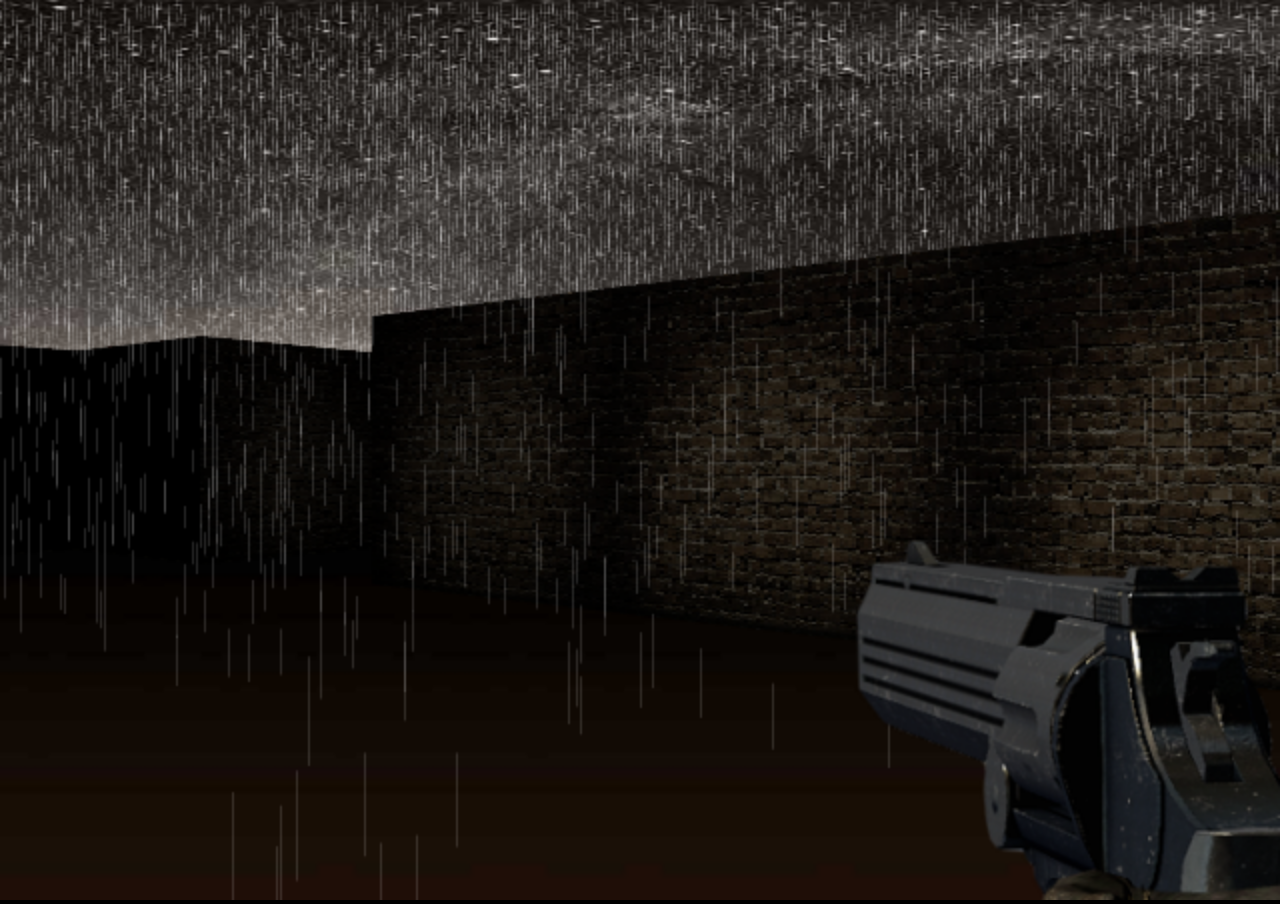
==== fps/index.html @ 8a4a364d "update index.html" ====
﻿<!doctype html>
<html>
  <head>
    <meta name="viewport" content="width=device-width, initial-scale=1.0, maximum-scale=1.0, user-scalable=no">
    <title>FPS demo</title>
  </head>
  <body style='background: #000; margin: 0; padding: 0; width: 100%; height: 100%;'>
    <canvas id='display' width='1' height='1' style='width: 100%; height: 100%;' />

    <script>

      var CIRCLE = Math.PI * 2;
      var MOBILE = /Android|webOS|iPhone|iPad|iPod|BlackBerry/i.test(navigator.userAgent)

      function Controls() {
        this.codes  = { 37: 'left', 39: 'right', 38: 'forward', 40: 'backward' };
        this.states = { 'left': false, 'right': false, 'forward': false, 'backward': false };
        document.addEventListener('keydown', this.onKey.bind(this, true), false);
        document.addEventListener('keyup', this.onKey.bind(this, false), false);
        document.addEventListener('touchstart', this.onTouch.bind(this), false);
        document.addEventListener('touchmove', this.onTouch.bind(this), false);
        document.addEventListener('touchend', this.onTouchEnd.bind(this), false);
      }

      Controls.prototype.onTouch = function(e) {
        var t = e.touches[0];
        this.onTouchEnd(e);
        if (t.pageY < window.innerHeight * 0.5) this.onKey(true, { keyCode: 38 });
        else if (t.pageX < window.innerWidth * 0.5) this.onKey(true, { keyCode: 37 });
        else if (t.pageY > window.innerWidth * 0.5) this.onKey(true, { keyCode: 39 });
      };

      Controls.prototype.onTouchEnd = function(e) {
        this.states = { 'left': false, 'right': false, 'forward': false, 'backward': false };
        e.preventDefault();
        e.stopPropagation();
      };

      Controls.prototype.onKey = function(val, e) {
        var state = this.codes[e.keyCode];
        if (typeof state === 'undefined') return;
        this.states[state] = val;
        e.preventDefault && e.preventDefault();
        e.stopPropagation && e.stopPropagation();
      };

      function Bitmap(src, width, height) {
        this.image = new Image();
        this.image.src = src;
        this.width = width;
        this.height = height;
      }
      
      function Player(x, y, direction) {
        this.x = x;
        this.y = y;
        this.direction = direction;
        this.weapon = new Bitmap('assets/pistol_hand.png', 640, 439);
        this.paces = 0;
      }

      Player.prototype.rotate = function(angle) {
        this.direction = (this.direction + angle + CIRCLE) % (CIRCLE);
      };

      Player.prototype.walk = function(distance, map) {
        var dx = Math.cos(this.direction) * distance;
        var dy = Math.sin(this.direction) * distance;
        if (map.get(this.x + dx, this.y) <= 0) this.x += dx;
        if (map.get(this.x, this.y + dy) <= 0) this.y += dy;
        this.paces += distance;
      };

      Player.prototype.update = function(controls, map, seconds) {
        if (controls.left) this.rotate(-Math.PI * seconds);
        if (controls.right) this.rotate(Math.PI * seconds);
        if (controls.forward) this.walk(3 * seconds, map);
        if (controls.backward) this.walk(-3 * seconds, map);
      };

      function Map(size) {
        this.size = size;
        this.wallGrid = new Uint8Array(size * size);
        this.skybox = new Bitmap('assets/deathvalley_panorama.jpg', 2000, 750);
        this.wallTexture = new Bitmap('assets/wall_texture.jpg', 1024, 1024);
        this.light = 0;
      }

      Map.prototype.get = function(x, y) {
        x = Math.floor(x);
        y = Math.floor(y);
        if (x < 0 || x > this.size - 1 || y < 0 || y > this.size - 1) return -1;
        return this.wallGrid[y * this.size + x];
      };

      Map.prototype.randomize = function() {
        for (var i = 0; i < this.size * this.size; i++) {
          this.wallGrid[i] = Math.random() < 0.3 ? 1 : 0;
        }
      };

      Map.prototype.cast = function(point, angle, range) {
        var self = this;
        var sin = Math.sin(angle);
        var cos = Math.cos(angle);
        var noWall = { length2: Infinity };

        return ray({ x: point.x, y: point.y, height: 0, distance: 0 });

        function ray(origin) {
          var stepX = step(sin, cos, origin.x, origin.y);
          var stepY = step(cos, sin, origin.y, origin.x, true);
          var nextStep = stepX.length2 < stepY.length2
            ? inspect(stepX, 1, 0, origin.distance, stepX.y)
            : inspect(stepY, 0, 1, origin.distance, stepY.x);

          if (nextStep.distance > range) return [origin];
          return [origin].concat(ray(nextStep));
        }

        function step(rise, run, x, y, inverted) {
          if (run === 0) return noWall;
          var dx = run > 0 ? Math.floor(x + 1) - x : Math.ceil(x - 1) - x;
          var dy = dx * (rise / run);
          return {
            x: inverted ? y + dy : x + dx,
            y: inverted ? x + dx : y + dy,
            length2: dx * dx + dy * dy
          };
        }

        function inspect(step, shiftX, shiftY, distance, offset) {
          var dx = cos < 0 ? shiftX : 0;
          var dy = sin < 0 ? shiftY : 0;
          step.height = self.get(step.x - dx, step.y - dy);
          step.distance = distance + Math.sqrt(step.length2);
          if (shiftX) step.shading = cos < 0 ? 2 : 0;
          else step.shading = sin < 0 ? 2 : 1;
          step.offset = offset - Math.floor(offset);
          return step;
        }
      };

      Map.prototype.update = function(seconds) {
        if (this.light > 0) this.light = Math.max(this.light - 10 * seconds, 0);
        else if (Math.random() * 5 < seconds) this.light = 2;
      };

      function Camera(canvas, resolution, focalLength) {
        this.ctx = canvas.getContext('2d');
        this.width = canvas.width = window.innerWidth * 0.5;
        this.height = canvas.height = window.innerHeight * 0.5;
        this.resolution = resolution;
        this.spacing = this.width / resolution;
        this.focalLength = focalLength || 0.8;
        this.range = MOBILE ? 8 : 14;
        this.lightRange = 5;
        this.scale = (this.width + this.height) / 1200;
      }

      Camera.prototype.render = function(player, map) {
        this.drawSky(player.direction, map.skybox, map.light);
        this.drawColumns(player, map);
        this.drawWeapon(player.weapon, player.paces);
      };

      Camera.prototype.drawSky = function(direction, sky, ambient) {
        var width = sky.width * (this.height / sky.height) * 2;
        var left = (direction / CIRCLE) * -width;

        this.ctx.save();
        this.ctx.drawImage(sky.image, left, 0, width, this.height);
        if (left < width - this.width) {
          this.ctx.drawImage(sky.image, left + width, 0, width, this.height);
        }
        if (ambient > 0) {
          this.ctx.fillStyle = '#ffffff';
          this.ctx.globalAlpha = ambient * 0.1;
          this.ctx.fillRect(0, this.height * 0.5, this.width, this.height * 0.5);
        }
        this.ctx.restore();
      };

      Camera.prototype.drawColumns = function(player, map) {
        this.ctx.save();
        for (var column = 0; column < this.resolution; column++) {
          var x = column / this.resolution - 0.5;
          var angle = Math.atan2(x, this.focalLength);
          var ray = map.cast(player, player.direction + angle, this.range);
          this.drawColumn(column, ray, angle, map);
        }
        this.ctx.restore();
      };

      Camera.prototype.drawWeapon = function(weapon, paces) {
        var bobX = Math.cos(paces * 2) * this.scale * 6;
        var bobY = Math.sin(paces * 4) * this.scale * 6;
        var left = this.width * 0.66 + bobX;
        var top = this.height * 0.6 + bobY;
        this.ctx.drawImage(weapon.image, left, top, weapon.width * this.scale, weapon.height * this.scale);
      };

      Camera.prototype.drawColumn = function(column, ray, angle, map) {
        var ctx = this.ctx;
        var texture = map.wallTexture;
        var left = Math.floor(column * this.spacing);
        var width = Math.ceil(this.spacing);
        var hit = -1;

        while (++hit < ray.length && ray[hit].height <= 0);

        for (var s = ray.length - 1; s >= 0; s--) {
          var step = ray[s];
          var rainDrops = Math.pow(Math.random(), 3) * s;
          var rain = (rainDrops > 0) && this.project(0.1, angle, step.distance);

          if (s === hit) {
            var textureX = Math.floor(texture.width * step.offset);
            var wall = this.project(step.height, angle, step.distance);

            ctx.globalAlpha = 1;
            ctx.drawImage(texture.image, textureX, 0, 1, texture.height, left, wall.top, width, wall.height);
            
            ctx.fillStyle = '#000000';
            ctx.globalAlpha = Math.max((step.distance + step.shading) / this.lightRange - map.light, 0);
            ctx.fillRect(left, wall.top, width, wall.height);
          }
          
          ctx.fillStyle = '#ffffff';
          ctx.globalAlpha = 0.15;
          while (--rainDrops > 0) ctx.fillRect(left, Math.random() * rain.top, 1, rain.height);
        }
      };

      Camera.prototype.project = function(height, angle, distance) {
        var z = distance * Math.cos(angle);
        var wallHeight = this.height * height / z;
        var bottom = this.height / 2 * (1 + 1 / z);
        return {
          top: bottom - wallHeight,
          height: wallHeight
        }; 
      };

      function GameLoop() {
        this.frame = this.frame.bind(this);
        this.lastTime = 0;
        this.callback = function() {};
      }

      GameLoop.prototype.start = function(callback) {
        this.callback = callback;
        requestAnimationFrame(this.frame);
      };

      GameLoop.prototype.frame = function(time) {
        var seconds = (time - this.lastTime) / 1000;
        this.lastTime = time;
        if (seconds < 0.2) this.callback(seconds);
        requestAnimationFrame(this.frame);
      };

      var display = document.getElementById('display');
      var player = new Player(15.3, -1.2, Math.PI * 0.3);
      var map = new Map(32);
      var controls = new Controls();
      var camera = new Camera(display, MOBILE ? 160 : 320, 0.8);
      var loop = new GameLoop();

      map.randomize();
      
      loop.start(function frame(seconds) {
        map.update(seconds);
        player.update(controls.states, map, seconds);
        camera.render(player, map);
      });

    </script>
    <script>
      (function(i,s,o,g,r,a,m){i['GoogleAnalyticsObject']=r;i[r]=i[r]||function(){
      (i[r].q=i[r].q||[]).push(arguments)},i[r].l=1*new Date();a=s.createElement(o),
      m=s.getElementsByTagName(o)[0];a.async=1;a.src=g;m.parentNode.insertBefore(a,m)
      })(window,document,'script','//www.google-analytics.com/analytics.js','ga');

      ga('create', 'UA-50885475-1', 'playfuljs.com');
      ga('send', 'pageview');
    </script>
  </body>
</html>
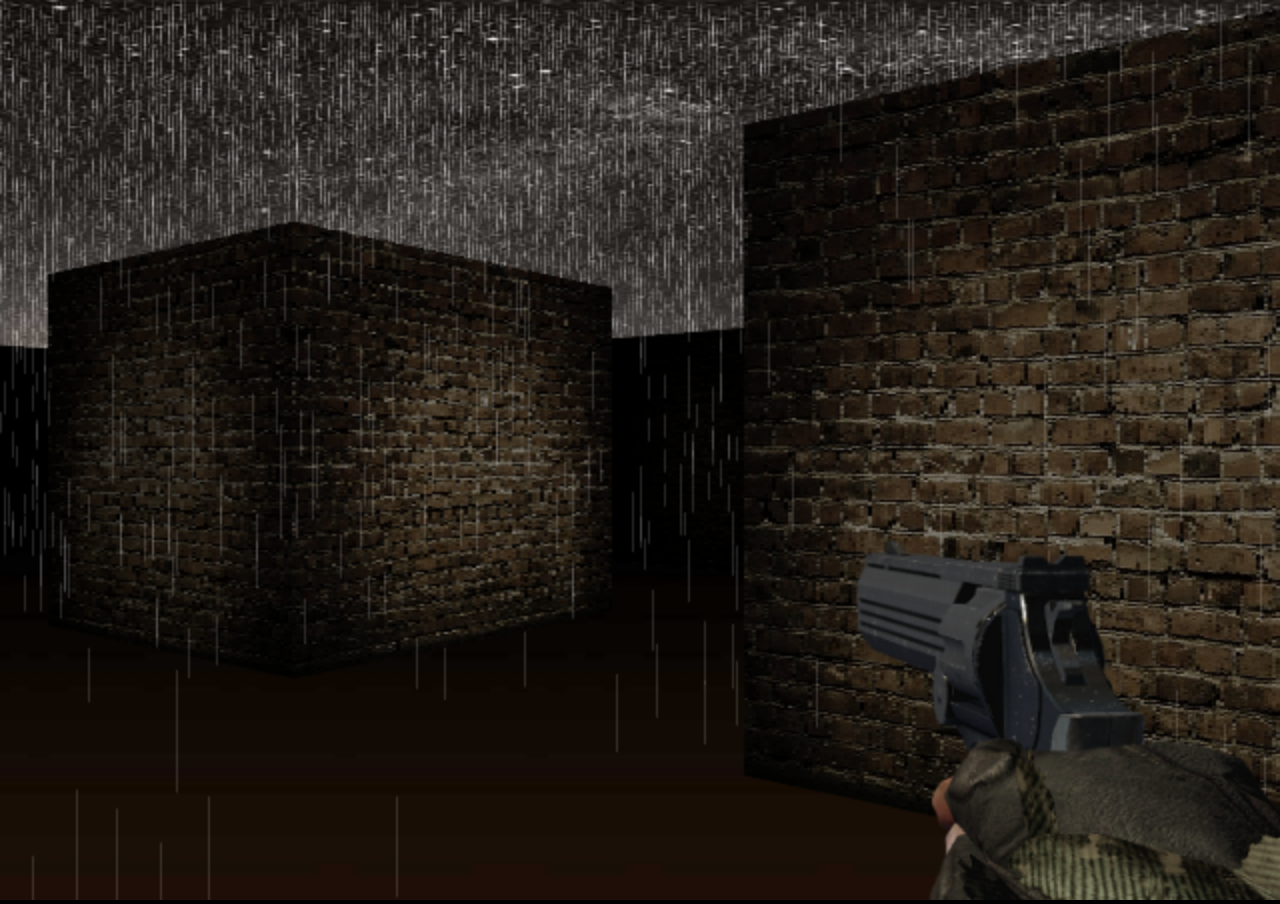
==== commit 695588c9: "Re-size Assets" ====
--- a/fps/index.html
+++ b/fps/index.html
@@ -55,7 +55,7 @@
         this.x = x;
         this.y = y;
         this.direction = direction;
-        this.weapon = new Bitmap('assets/pistol_hand.png', 640, 439);
+        this.weapon = new Bitmap('assets/pistol_hand1.png', 384, 263);
         this.paces = 0;
       }
 
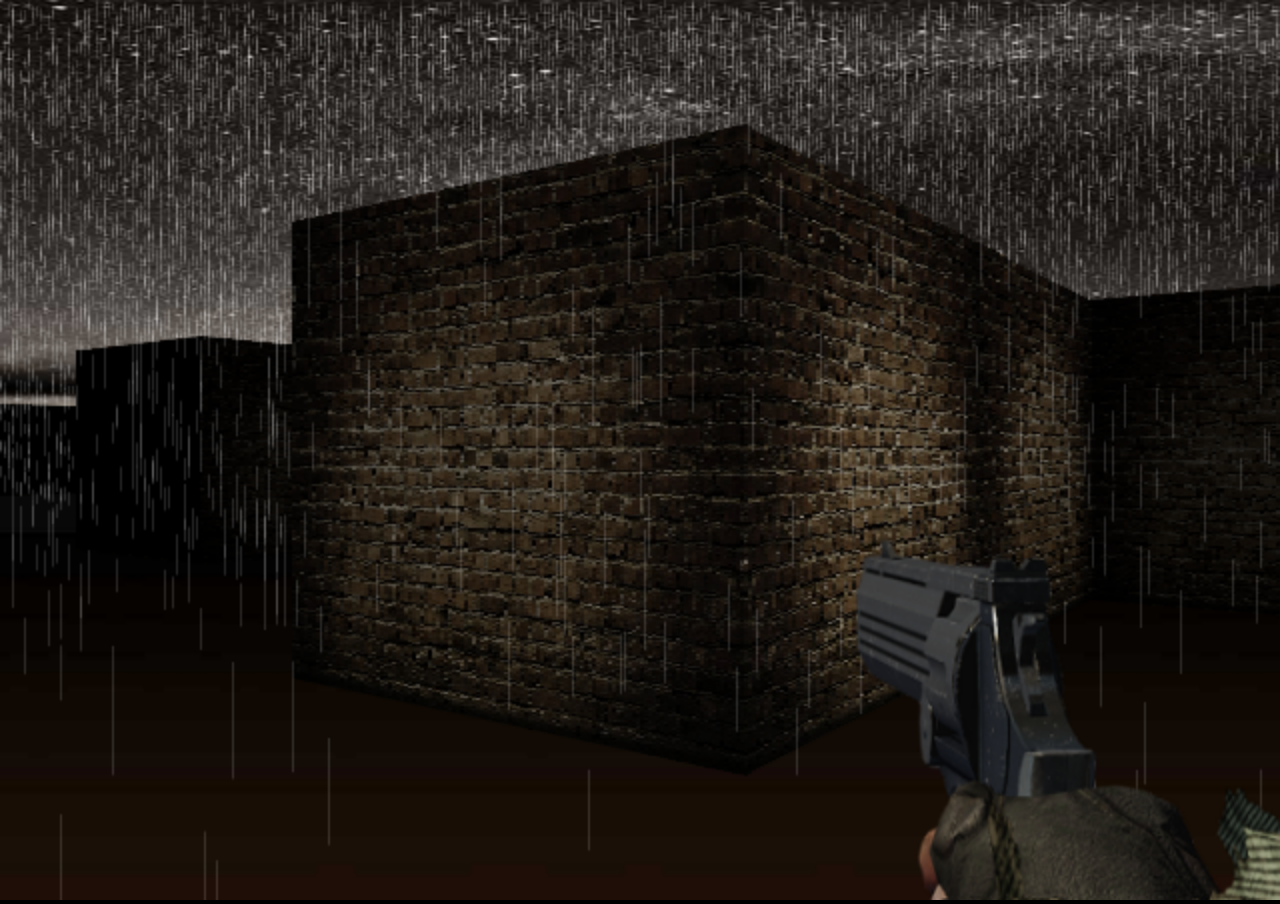
==== commit 5e1d3d6a: "Re-size Assets" ====
--- a/fps/index.html
+++ b/fps/index.html
@@ -55,7 +55,7 @@
         this.x = x;
         this.y = y;
         this.direction = direction;
-        this.weapon = new Bitmap('assets/pistol_hand1.png', 384, 263);
+        this.weapon = new Bitmap('assets/pistol_hand1.png', 319, 320);
         this.paces = 0;
       }
 
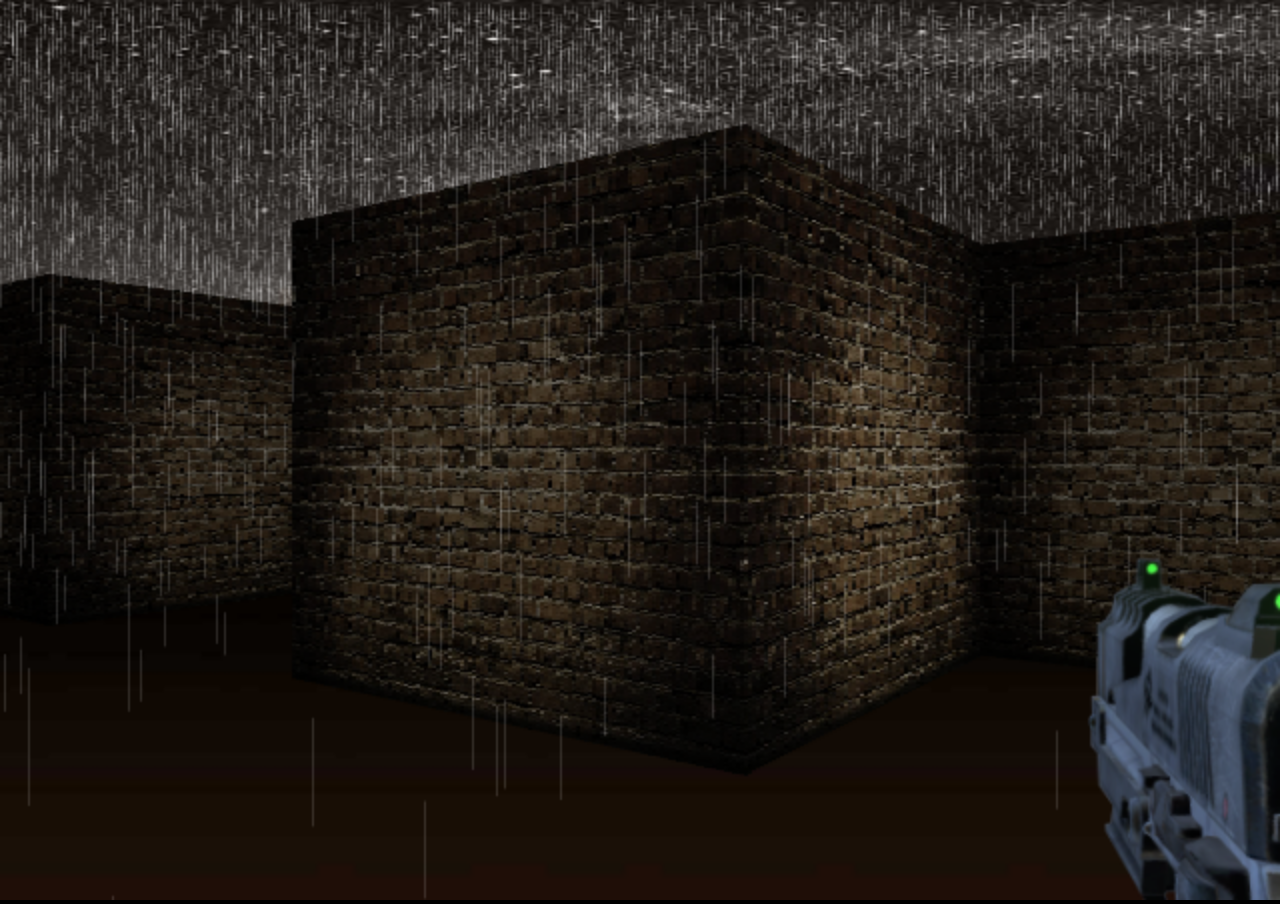
==== commit 0ad31b42: "Update Index.html" ====
--- a/fps/index.html
+++ b/fps/index.html
@@ -55,7 +55,7 @@
         this.x = x;
         this.y = y;
         this.direction = direction;
-        this.weapon = new Bitmap('assets/pistol_hand1.png', 319, 320);
+        this.weapon = new Bitmap('assets/pistol_hand1.png', 732, 535);
         this.paces = 0;
       }
 
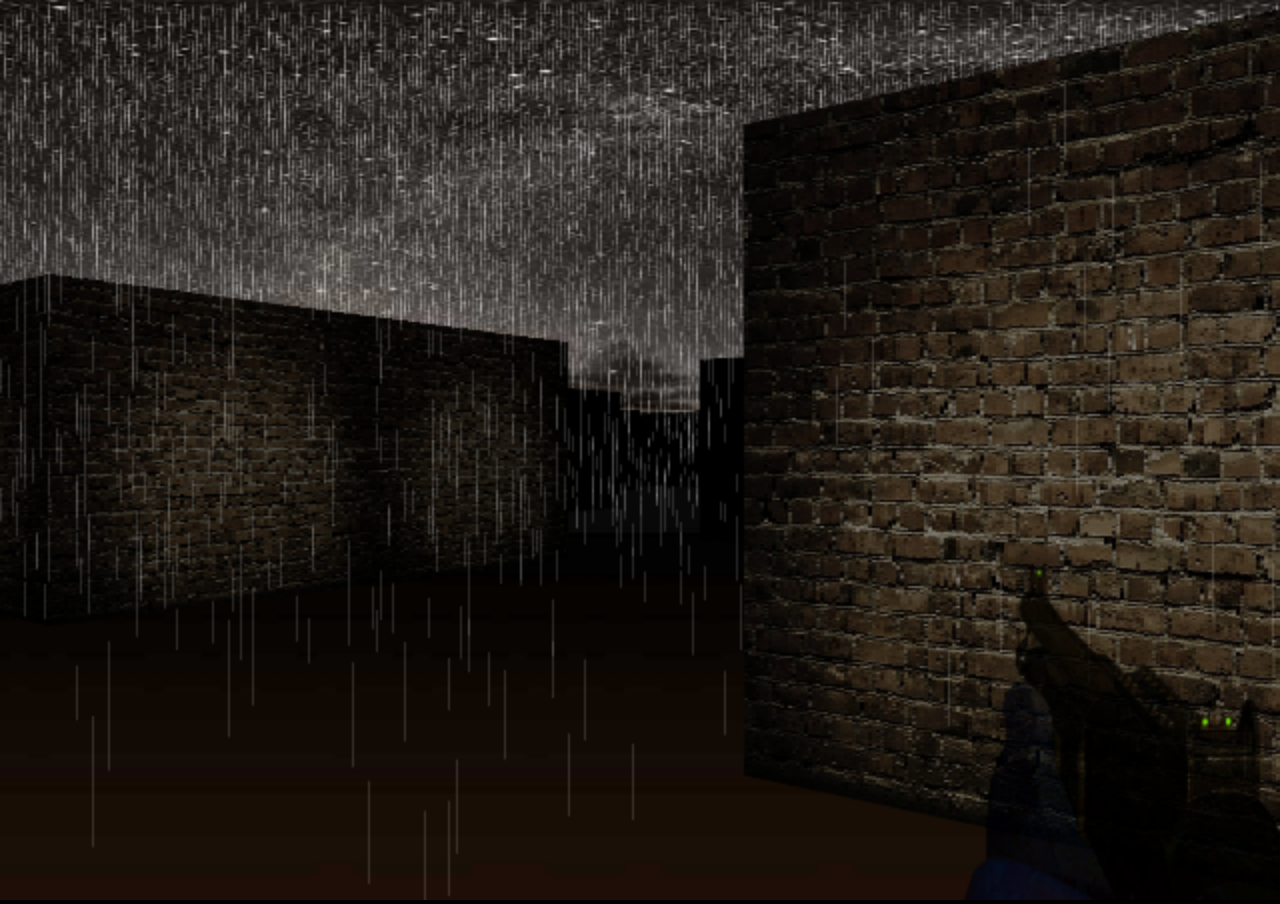
==== commit 518410db: "Update Index.html" ====
--- a/fps/index.html
+++ b/fps/index.html
@@ -55,7 +55,7 @@
         this.x = x;
         this.y = y;
         this.direction = direction;
-        this.weapon = new Bitmap('assets/pistol_hand1.png', 732, 535);
+        this.weapon = new Bitmap('assets/shotgun_hand1.png', 319, 320);
         this.paces = 0;
       }
 
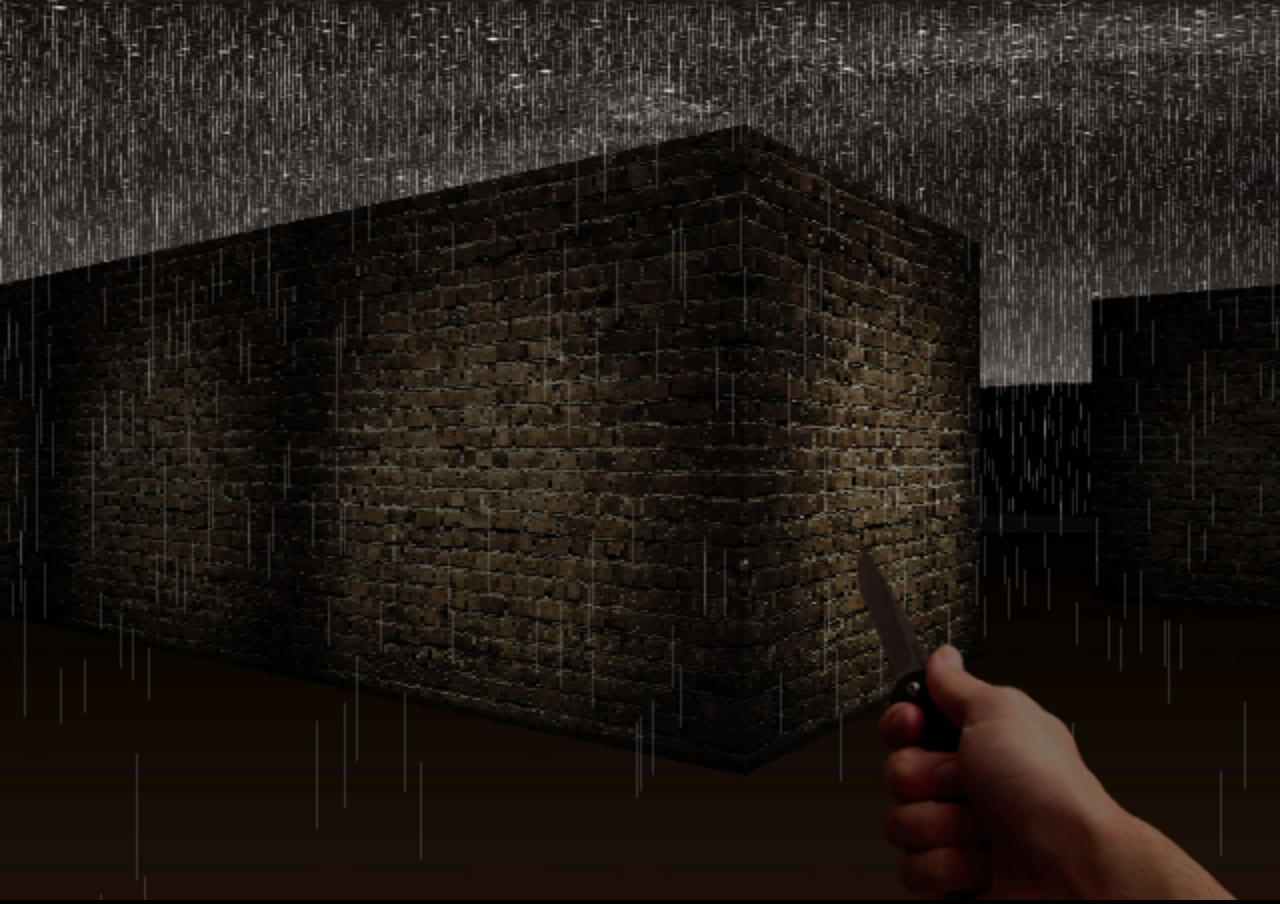
==== commit 75d4ca00: "Update Index.html" ====
--- a/fps/index.html
+++ b/fps/index.html
@@ -55,7 +55,7 @@
         this.x = x;
         this.y = y;
         this.direction = direction;
-        this.weapon = new Bitmap('assets/shotgun_hand1.png', 319, 320);
+        this.weapon = new Bitmap('assets/knife_hand.png', 319, 320);
         this.paces = 0;
       }
 
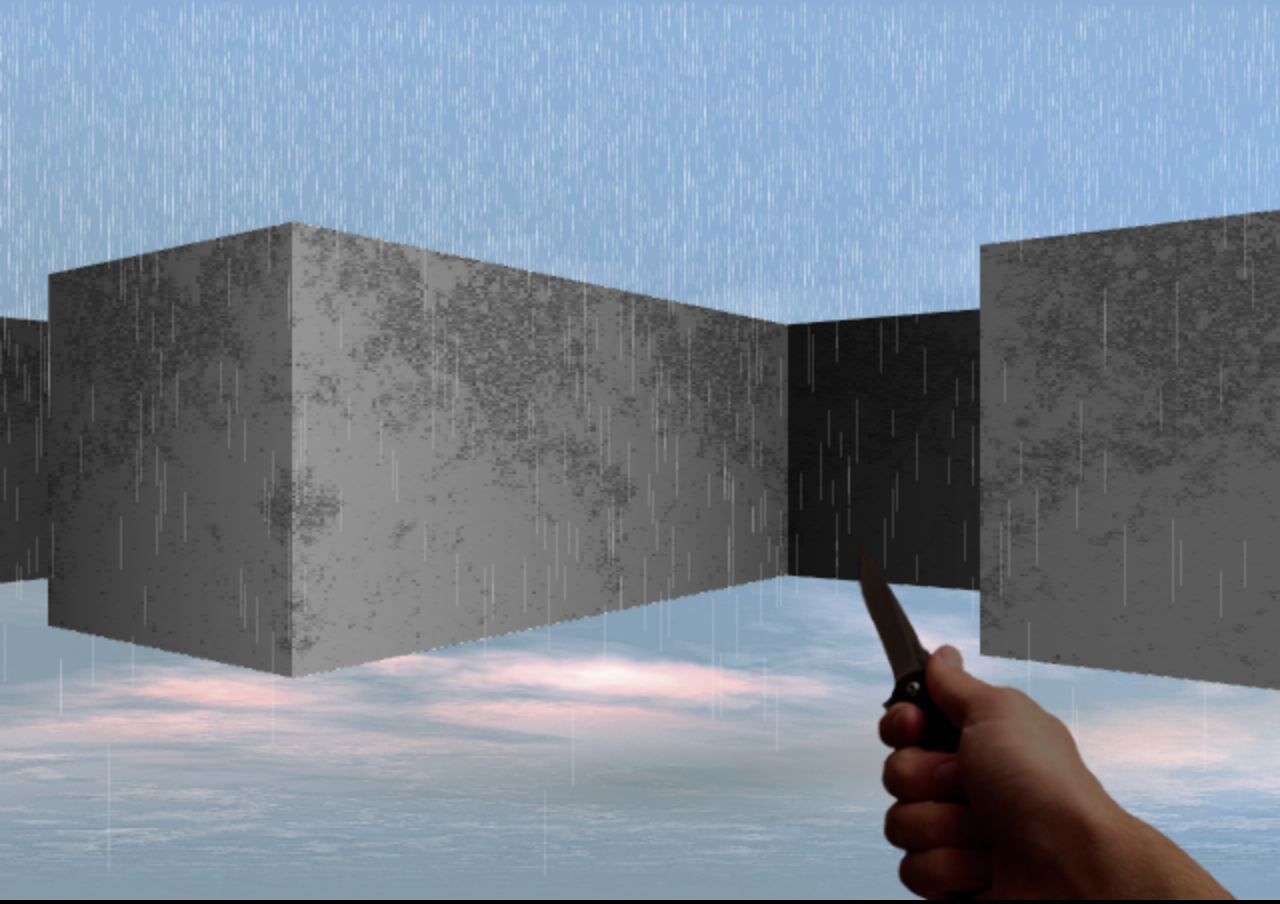
==== commit ae66e041: "Update Index.html" ====
--- a/fps/index.html
+++ b/fps/index.html
@@ -51,6 +51,7 @@
         this.height = height;
       }
       
+	  //init player properties for use
       function Player(x, y, direction) {
         this.x = x;
         this.y = y;
@@ -63,10 +64,11 @@
         this.direction = (this.direction + angle + CIRCLE) % (CIRCLE);
       };
 
+	  //stop player walking through the wall
       Player.prototype.walk = function(distance, map) {
         var dx = Math.cos(this.direction) * distance;
         var dy = Math.sin(this.direction) * distance;
-        if (map.get(this.x + dx, this.y) <= 0) this.x += dx;
+        if (map.get(this.x + dx, this.y) <= 0) this.x += dx; //check x and y, player slides along it
         if (map.get(this.x, this.y + dy) <= 0) this.y += dy;
         this.paces += distance;
       };
@@ -78,11 +80,12 @@
         if (controls.backward) this.walk(-3 * seconds, map);
       };
 
+	  //2d array, 0 means no wall, 1 means wall
       function Map(size) {
         this.size = size;
         this.wallGrid = new Uint8Array(size * size);
-        this.skybox = new Bitmap('assets/deathvalley_panorama.jpg', 2000, 750);
-        this.wallTexture = new Bitmap('assets/wall_texture.jpg', 1024, 1024);
+        this.skybox = new Bitmap('assets/sky.jpg', 4800, 1500);
+        this.wallTexture = new Bitmap('assets/wall_texture_3.jpg', 1024, 1024);
         this.light = 0;
       }
 
@@ -108,9 +111,9 @@
         return ray({ x: point.x, y: point.y, height: 0, distance: 0 });
 
         function ray(origin) {
-          var stepX = step(sin, cos, origin.x, origin.y);
-          var stepY = step(cos, sin, origin.y, origin.x, true);
-          var nextStep = stepX.length2 < stepY.length2
+          var stepX = step(sin, cos, origin.x, origin.y); //nearest x gridline
+          var stepY = step(cos, sin, origin.y, origin.x, true); //nearest y gridline
+          var nextStep = stepX.length2 < stepY.length2 //do until the end of the array has been reached
             ? inspect(stepX, 1, 0, origin.distance, stepX.y)
             : inspect(stepY, 0, 1, origin.distance, stepY.x);
 
@@ -120,8 +123,8 @@
 
         function step(rise, run, x, y, inverted) {
           if (run === 0) return noWall;
-          var dx = run > 0 ? Math.floor(x + 1) - x : Math.ceil(x - 1) - x;
-          var dy = dx * (rise / run);
+          var dx = run > 0 ? Math.floor(x + 1) - x : Math.ceil(x - 1) - x; //check for whole numbers in grid intersections
+          var dy = dx * (rise / run); //calculate slope (rise/run)
           return {
             x: inverted ? y + dy : x + dx,
             y: inverted ? x + dx : y + dy,
@@ -159,9 +162,9 @@
       }
 
       Camera.prototype.render = function(player, map) {
-        this.drawSky(player.direction, map.skybox, map.light);
-        this.drawColumns(player, map);
-        this.drawWeapon(player.weapon, player.paces);
+        this.drawSky(player.direction, map.skybox, map.light); //add texture to the background
+        this.drawColumns(player, map); //draw walls
+        this.drawWeapon(player.weapon, player.paces); //add a weapon to the foreground
       };
 
       Camera.prototype.drawSky = function(direction, sky, ambient) {
@@ -180,7 +183,7 @@
         }
         this.ctx.restore();
       };
-
+	  //casting the ray
       Camera.prototype.drawColumns = function(player, map) {
         this.ctx.save();
         for (var column = 0; column < this.resolution; column++) {
@@ -212,29 +215,30 @@
         for (var s = ray.length - 1; s >= 0; s--) {
           var step = ray[s];
           var rainDrops = Math.pow(Math.random(), 3) * s;
-          var rain = (rainDrops > 0) && this.project(0.1, angle, step.distance);
+          var rain = (rainDrops > 0) && this.project(0.1, angle, step.distance); //
 
           if (s === hit) {
-            var textureX = Math.floor(texture.width * step.offset);
+            var textureX = Math.floor(texture.width * step.offset); //what's left of intersection (i.e. x=10,y=8.2, remaining is 0.2 = 20% from left edge of wall (8) and 80% from right-edge (9), 0.2*texture width gives the x position of texture image)
             var wall = this.project(step.height, angle, step.distance);
 
             ctx.globalAlpha = 1;
             ctx.drawImage(texture.image, textureX, 0, 1, texture.height, left, wall.top, width, wall.height);
             
-            ctx.fillStyle = '#000000';
-            ctx.globalAlpha = Math.max((step.distance + step.shading) / this.lightRange - map.light, 0);
-            ctx.fillRect(left, wall.top, width, wall.height);
+            ctx.fillStyle = '#000000'; //wall opacity
+            ctx.globalAlpha = Math.max((step.distance + step.shading) / this.lightRange - map.light, 0); //opacity determined by distance and its position (north, south, east, west)
+            ctx.fillRect(left, wall.top, width, wall.height); //map.light - simulates real lighting - jumps from 2 to 0
           }
           
           ctx.fillStyle = '#ffffff';
           ctx.globalAlpha = 0.15;
-          while (--rainDrops > 0) ctx.fillRect(left, Math.random() * rain.top, 1, rain.height);
-        }
-      };
-
+          while (--rainDrops > 0) ctx.fillRect(left, Math.random() * rain.top, 1, rain.height); //draw thin walls (1 px wide) in random places on the screen
+        }
+      };
+
+	  //render walls in the ray's path
       Camera.prototype.project = function(height, angle, distance) {
         var z = distance * Math.cos(angle);
-        var wallHeight = this.height * height / z;
+        var wallHeight = this.height * height / z; //height of wall = max height divide by z. Further the wall, smaller it is drawn
         var bottom = this.height / 2 * (1 + 1 / z);
         return {
           top: bottom - wallHeight,
@@ -268,11 +272,11 @@
       var loop = new GameLoop();
 
       map.randomize();
-      
+      //game loop
       loop.start(function frame(seconds) {
         map.update(seconds);
-        player.update(controls.states, map, seconds);
-        camera.render(player, map);
+        player.update(controls.states, map, seconds); //update player controls per frame
+        camera.render(player, map); //render the player and the walls
       });
 
     </script>
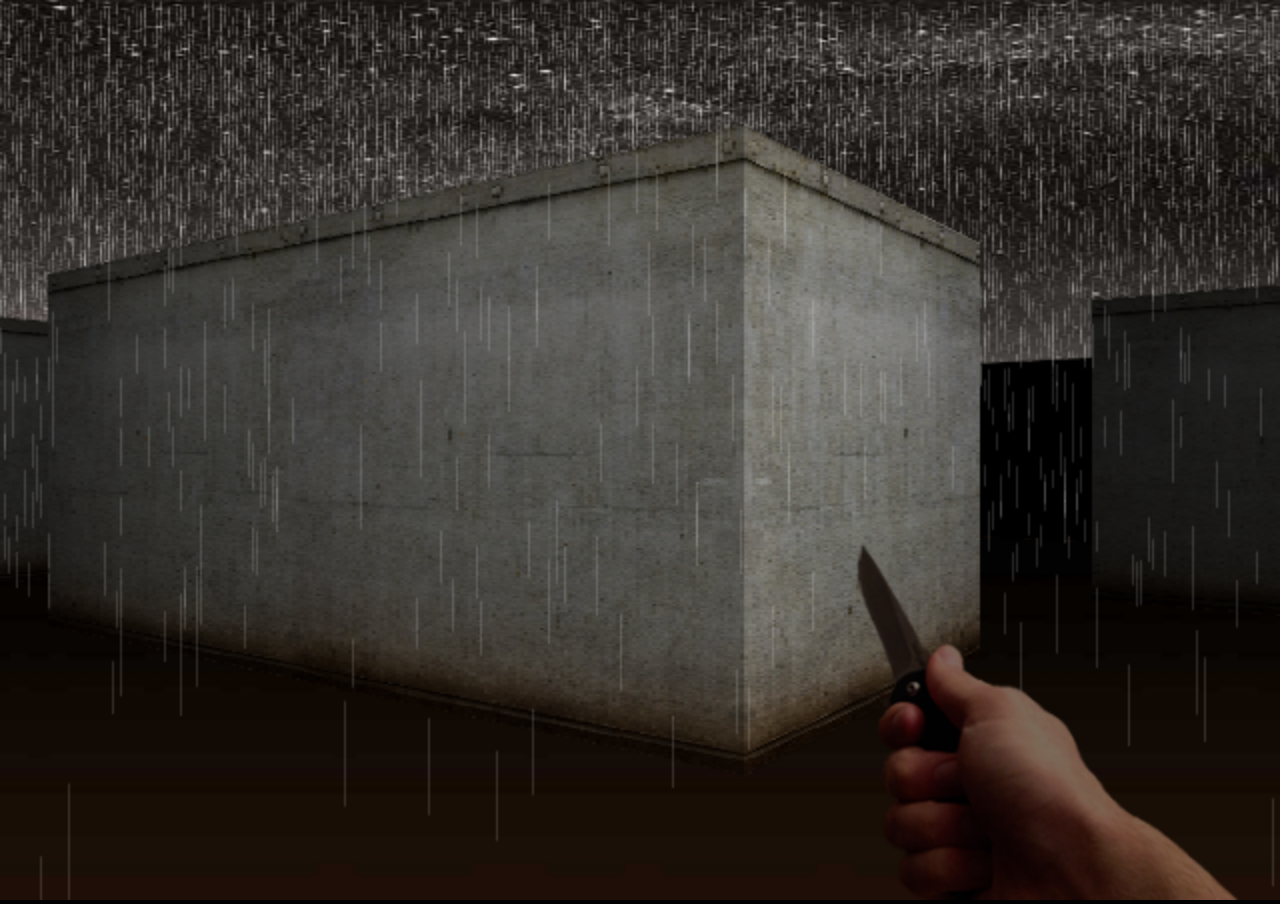
==== commit 35c1fda2: "update" ====
--- a/fps/index.html
+++ b/fps/index.html
@@ -84,8 +84,8 @@
       function Map(size) {
         this.size = size;
         this.wallGrid = new Uint8Array(size * size);
-        this.skybox = new Bitmap('assets/sky.jpg', 4800, 1500);
-        this.wallTexture = new Bitmap('assets/wall_texture_3.jpg', 1024, 1024);
+        this.skybox = new Bitmap('assets/deathvalley_panorama.jpg', 2000, 750);
+        this.wallTexture = new Bitmap('assets/wall_texture.jpg', 1024, 1024);
         this.light = 0;
       }
 
